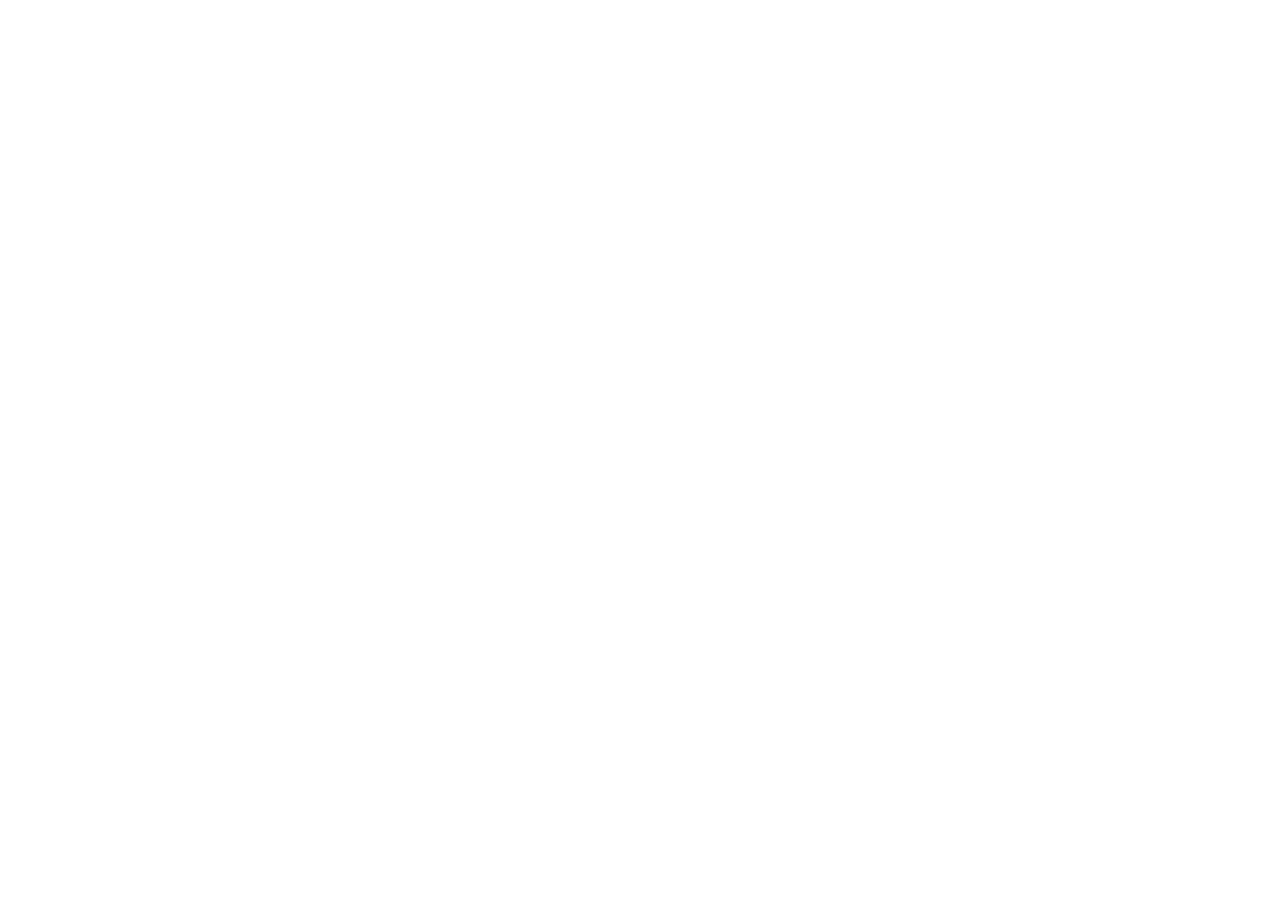
==== index.html @ 6a535bd4 "commit" ====
<html>
  <head>
    <script src="https://aframe.io/releases/1.3.0/aframe.min.js"></script>
  </head>
  <body>
    <a-scene>
      <a-box position="-1 0.5 -3" rotation="0 45 0" color="#4CC3D9"></a-box>
      <a-sphere position="0 1.25 -5" radius="1.25" color="#EF2D5E"></a-sphere>
      <a-cylinder position="1 0.75 -3" radius="0.5" height="1.5" color="#FFC65D"></a-cylinder>
      <a-plane position="0 0 -4" rotation="-90 0 0" width="4" height="4" color="#7BC8A4"></a-plane>
      <a-sky color="#ECECEC"></a-sky>
    </a-scene>
  </body>
</html>
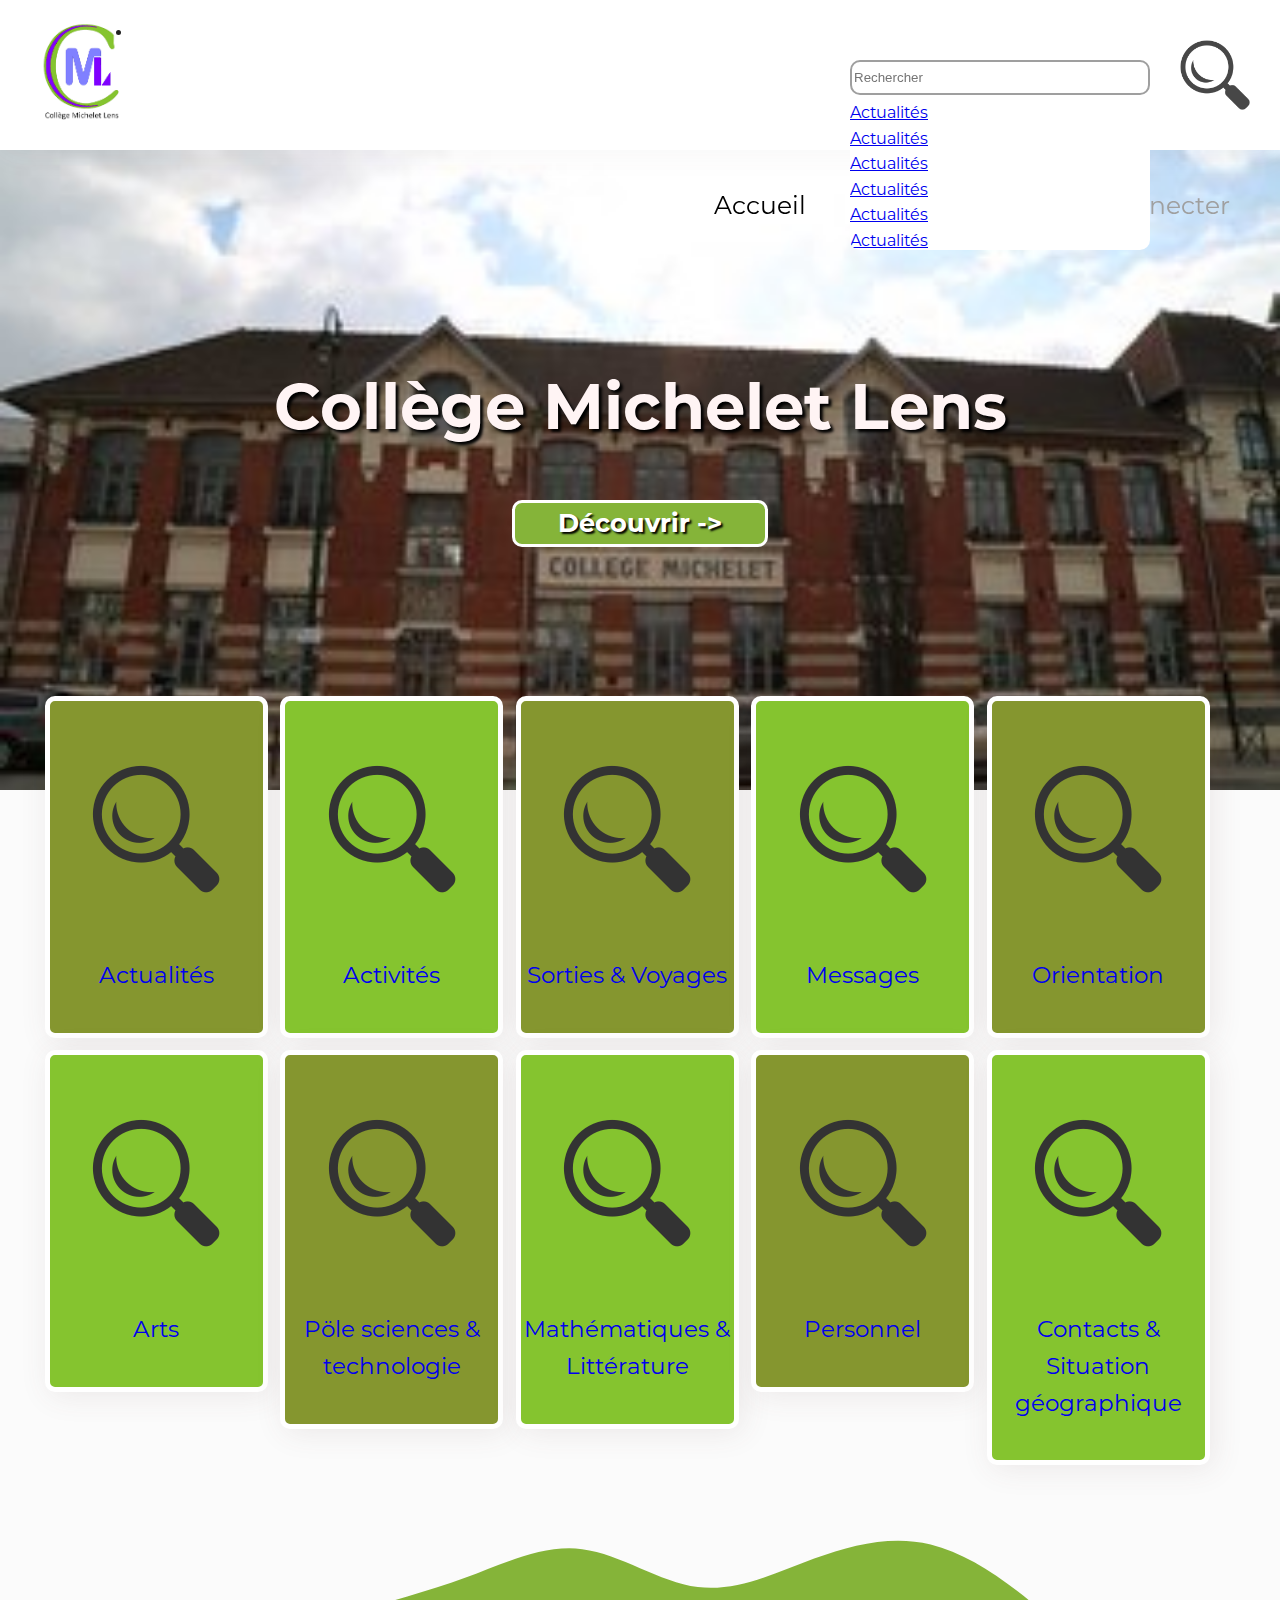
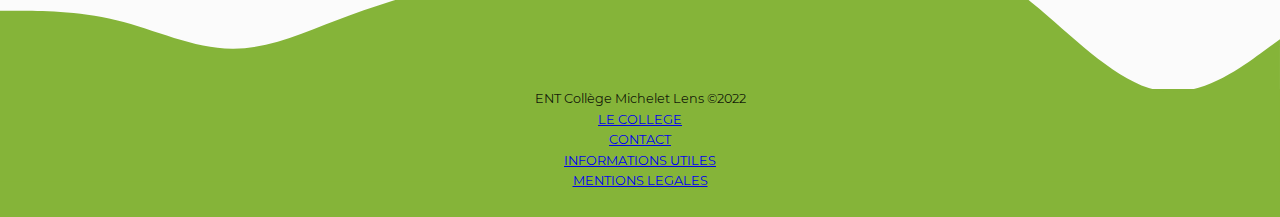
==== commit 8981d847: "Add files via upload" ====
--- a/index.html
+++ b/index.html
@@ -1,14 +1,67 @@
-<html>
-  <head>
-    <script src="https://aframe.io/releases/1.3.0/aframe.min.js"></script>
-  </head>
-  <body>
-    <a-scene>
-      <a-box position="-1 0.5 -3" rotation="0 45 0" color="#4CC3D9"></a-box>
-      <a-sphere position="0 1.25 -5" radius="1.25" color="#EF2D5E"></a-sphere>
-      <a-cylinder position="1 0.75 -3" radius="0.5" height="1.5" color="#FFC65D"></a-cylinder>
-      <a-plane position="0 0 -4" rotation="-90 0 0" width="4" height="4" color="#7BC8A4"></a-plane>
-      <a-sky color="#ECECEC"></a-sky>
-    </a-scene>
-  </body>
+<!DOCTYPE html>
+<html lang="fr">
+<head>
+    <meta charset="UTF-8">
+    <meta http-equiv="X-UA-Compatible" content="IE=edge">
+    <meta name="viewport" content="width=device-width, initial-scale=1.0">
+    <title>Collège Michelet Accueil</title>
+    <link rel="stylesheet" href="style.css">
+    <script type="text/javascript" src="javascript/recherche.js"></script>
+    <script src="https://code.jquery.com/jquery-3.6.0.min.js" integrity="sha256-/xUj+3OJU5yExlq6GSYGSHk7tPXikynS7ogEvDej/m4=" crossorigin="anonymous"></script>
+</head>
+<body>
+    <header class="topbar">
+        <div class="logo">
+            <a href="index.html" class="logo-image"><img src="img/collegemichelet.png" alt=""></a>
+        </div>
+        <div class="rechercher" id="rechercher">
+            <a><img class="rechercher" src="img/rechercher.png" alt=""></a>
+            <li><input id="searchbar" onkeyup="search_lien()" type="text"name="search" placeholder="Rechercher" change="">
+                <div id="list"></div>
+                <script>
+                    $(function(){
+                    $("#list").load("./liste.html"); 
+                    });
+                </script> 
+            </li>
+        </div>
+        <nav>
+            <a href="index.html" class="active">Accueil</a>
+            <a href="qui-sommes-nous.html" class="">Actualités</a>
+            <a href="faq.html">Se connecter</a>
+        </nav>
+    </header>
+    <main class="main">
+        <div class="banniere">
+            <div class="bg"></div>
+            <h1>Collège Michelet Lens</h1>
+            <div class="button"><a href="#">Découvrir -></a></div>
+        </div>
+        <div class="container container-1">
+			<div class="box vf"><a href="index.html" class=""><img src="img/rechercher.png" alt="">Actualités</a></div>
+			<div class="box vc"><a href="index.html" class=""><img src="img/rechercher.png" alt="">Activités</a></div>
+			<div class="box vf"><a href="index.html" class=""><img src="img/rechercher.png" alt="">Sorties & Voyages</a></div>
+			<div class="box vc"><a href="index.html" class=""><img src="img/rechercher.png" alt="">Messages</a></div>
+			<div class="box vf"><a href="index.html" class=""><img src="img/rechercher.png" alt="">Orientation</a></div>
+			<div class="box vc"><a href="index.html" class=""><img src="img/rechercher.png" alt="">Arts</a></div>
+			<div class="box vf"><a href="index.html" class=""><img src="img/rechercher.png" alt="">Pöle sciences & technologie</a></div>
+			<div class="box vc"><a href="index.html" class=""><img src="img/rechercher.png" alt="">Mathématiques & Littérature</a></div>
+			<div class="box vf"><a href="index.html" class=""><img src="img/rechercher.png" alt="">Personnel</a></div>
+			<div class="box vc"><a href="index.html" class=""><img src="img/rechercher.png" alt="">Contacts & Situation géographique</a></div>
+			
+        </div>
+    </main>
+    <footer class="footer">
+        <svg xmlns="http://www.w3.org/2000/svg" viewBox="0 0 1440 320">
+            <path fill="#85b439" fill-opacity="1" d="M0,128L21.8,128C43.6,128,87,128,131,138.7C174.5,149,218,171,262,170.7C305.5,171,349,149,393,133.3C436.4,117,480,107,524,90.7C567.3,75,611,53,655,58.7C698.2,64,742,96,785,101.3C829.1,107,873,85,916,69.3C960,53,1004,43,1047,53.3C1090.9,64,1135,96,1178,133.3C1221.8,171,1265,213,1309,218.7C1352.7,224,1396,192,1418,176L1440,160L1440,320L1418.2,320C1396.4,320,1353,320,1309,320C1265.5,320,1222,320,1178,320C1134.5,320,1091,320,1047,320C1003.6,320,960,320,916,320C872.7,320,829,320,785,320C741.8,320,698,320,655,320C610.9,320,567,320,524,320C480,320,436,320,393,320C349.1,320,305,320,262,320C218.2,320,175,320,131,320C87.3,320,44,320,22,320L0,320Z"></path>
+          </svg>
+        <div class="green">
+        ENT Collège Michelet Lens ©2022 <br>
+        <a href="index.html" class="">LE COLLEGE</a> <br>
+        <a href="index.html" class="">CONTACT</a> <br>
+        <a href="index.html" class="">INFORMATIONS UTILES</a> <br>
+        <a href="index.html" class="">MENTIONS LEGALES</a> <br>
+        </div>
+    </footer>
+</body>
 </html>--- a/style.css
+++ b/style.css
@@ -0,0 +1,232 @@
+@font-face {
+    font-display: swap;
+    font-family:"Montserrat";
+    src: url(fonts/Montserrat-Regular.otf)  format("opentype");
+    font-weight: 400;
+}
+
+@font-face {
+    font-display: swap;
+    font-family:"Montserrat";
+    src: url(fonts/Montserrat-Bold.otf)  format("opentype");
+    font-weight: 700;
+}
+
+*{
+    box-sizing: border-box;
+}
+
+body, html {
+    font-size: 16px;
+    color: rgba(0,0,0,0.87);
+    font-family: "Montserrat", sans-serif;
+    line-height: 1.6;
+    margin: 0;
+    font-weight:500;
+    background: #fbfbfb;
+}
+
+.topbar {
+    position: fixed;
+    top: 0;
+    left: 0;
+    right: 0;
+    width: 100%;
+    background: #FFF;
+    padding: 20px;
+    z-index:3;
+    box-shadow: 0 4px 30px rgba(94, 69, 69, 0.05);
+    height: 150px;
+}
+
+.topbar nav {
+    float: right;
+    font-size: 25px;
+    margin-top: 15px;
+}
+
+.topbar .logo img{
+    float: left;
+    margin-left: 1vw;
+    width: 100px;
+    max-width: 100px;
+    height: auto;
+}
+
+.topbar nav a {
+    color: #9F9F9F;
+    text-decoration: none;
+    font-weight: 500;
+    margin: 0px 30px 0px 30px;
+}
+
+.topbar a .rechercher{
+    float:right;
+    width: 70px;
+    opacity: 0.9;
+    margin-top: 20px;
+    margin-right: 10px;
+}
+
+#searchbar{
+    float:right;
+    margin-top: 40px;
+    border-radius:10px;
+    height: 35px;
+    width: 300px;
+    margin-right: 30px;
+    border:solid 2px #9F9F9F;
+  }
+
+  input[type=text] {
+     width: 30%;
+     -webkit-transition: width 0.15s ease-in-out;
+     transition: width 0.15s ease-in-out;
+  }
+
+  /* When the input field gets focus,
+       change its width to 100% */
+  input[type=text]:focus {
+    width: 70%;
+  }
+
+ #list{
+    position:relative;
+   background-color:white;
+   float:right;
+   width: 300px;
+   padding-bottom: 20px;
+   top: 80px;
+   left:300px;
+   border-radius: 10px;
+   max-height: 150px;
+   overflow-y: scroll;
+  }
+
+.liens{
+  display: list-item;    
+ } 
+
+
+.topbar a img:hover{
+    transform: scale(1.05,1.05);
+    opacity: 1;
+}
+
+.topbar nav a:hover, .topbar nav a.active {
+    color: #000;
+}
+
+
+.banniere {
+    margin-top: 150px;
+    height: 50vw;
+    background: no-repeat center center / cover url("img/michelet.jpg");
+    vertical-align: auto;
+    text-align: center;
+    margin-bottom: -100px;
+}
+
+.banniere h1{
+    padding-top: 16vw;
+    font-weight: bolder;
+    font-size: 5vw;
+    color: rgb(255, 244, 244);
+    text-shadow: 3px 3px 3px black;
+    z-index: 1;
+}
+
+.banniere div.button{
+    background-color: rgb(133, 180, 57);
+    color: white;
+    position:relative;
+    margin-right: 40vw;
+    margin-left: 40vw;
+    border: solid white 3px;
+    border-radius: 10px;
+}
+
+.banniere div:hover{
+    transform: scale(1.05,1.05);
+}
+
+.banniere a{
+    color: white;
+    z-index: 1;
+    text-decoration: none;
+    font-size: 2vw;
+    font-weight: bolder;
+    text-shadow: 2px 2px 2px black
+}
+
+.main {
+    float:left;
+    width:100%;
+    background: #fbfbfb;
+    z-index: 2;
+    position:relative;
+    height: auto;
+}
+
+.container {
+	padding-left: 3vw;
+	padding-right:3vw;
+	text-align:center;
+}
+
+.container a{
+    bottom: 5vw;
+	text-decoration:none;
+	font-size: 1.8vw;
+}
+
+.box {
+	display: block;
+    float: left;
+	width: 17.4vw;
+	padding-top: 5vw;
+	padding-bottom: 3vw;
+	text-decoration: none;
+	margin-bottom: 2vw;
+    margin: 0.5vw;
+    border-radius: 10px;
+    box-shadow: 4px 4px 30px rgba(94, 69, 69, 0.10);
+    border: solid white 5px;
+
+}
+
+.box:hover{
+    transform: scale(1.05,1.05);
+
+}
+
+.box img{
+	width : 10vw;
+	display: block;
+	margin-left: auto;
+	margin-right: auto;
+	margin-bottom: 5vw;
+}
+
+.vc{
+	background: rgb(133, 196, 47, 1);
+}
+
+.vf{
+	background: rgb(133, 150, 47, 1);
+}
+
+.footer {
+    clear:both;
+    text-align:center;
+    padding-top: 2vw;
+}
+
+footer svg {
+    margin-bottom: -100px;
+}
+.footer .green{
+    background: rgb(133, 180, 57);
+    padding-bottom: 2vw;
+    font-size: 1vw
+}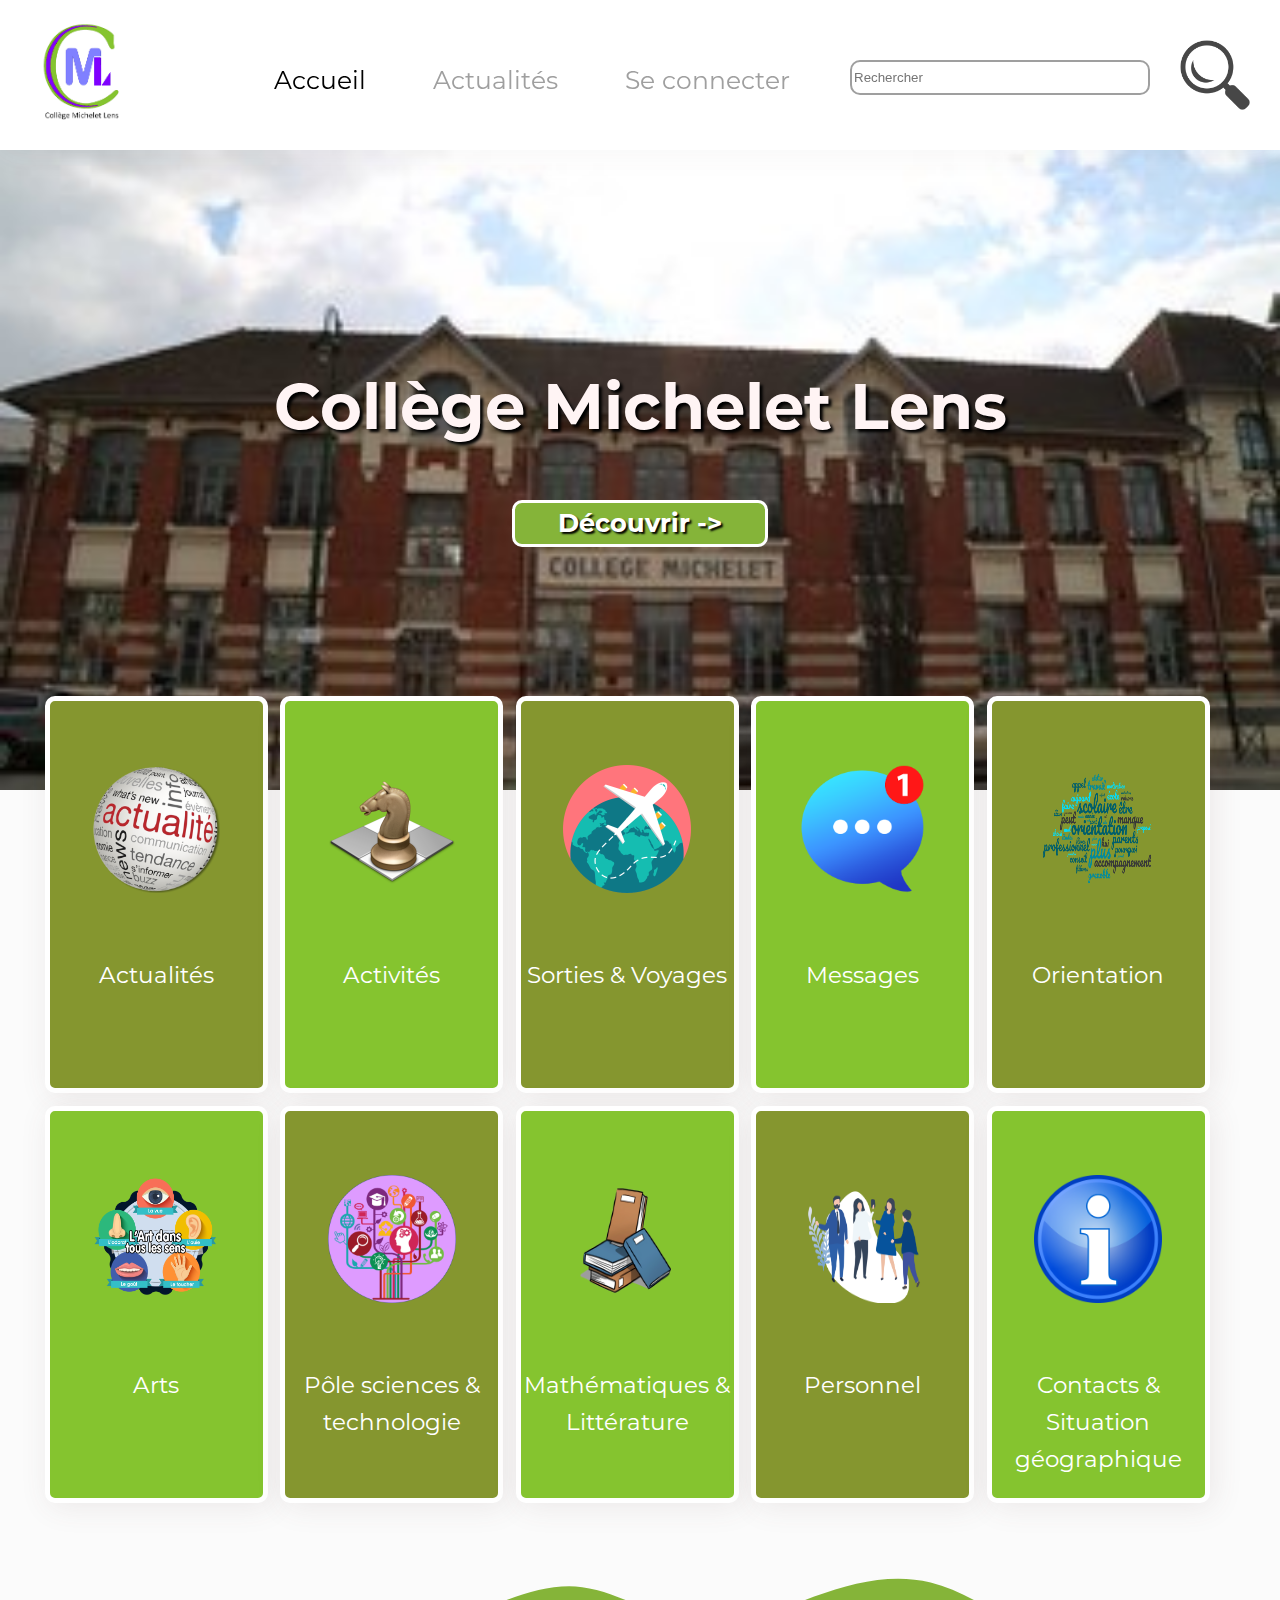
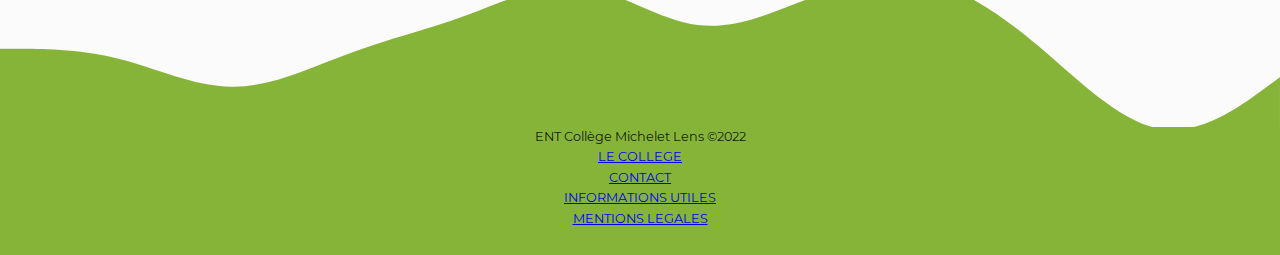
==== commit cd580ba3: "Add files via upload" ====
--- a/index.html
+++ b/index.html
@@ -6,6 +6,7 @@
     <meta name="viewport" content="width=device-width, initial-scale=1.0">
     <title>Collège Michelet Accueil</title>
     <link rel="stylesheet" href="style.css">
+    <link rel="icon" type="image/png" href="img/collegemichelet.png" />
     <script type="text/javascript" src="javascript/recherche.js"></script>
     <script src="https://code.jquery.com/jquery-3.6.0.min.js" integrity="sha256-/xUj+3OJU5yExlq6GSYGSHk7tPXikynS7ogEvDej/m4=" crossorigin="anonymous"></script>
 </head>
@@ -16,19 +17,17 @@
         </div>
         <div class="rechercher" id="rechercher">
             <a><img class="rechercher" src="img/rechercher.png" alt=""></a>
-            <li><input id="searchbar" onkeyup="search_lien()" type="text"name="search" placeholder="Rechercher" change="">
-                <div id="list"></div>
+            <input id="searchbar" onkeyup="search_lien()" type="text"name="search" placeholder="Rechercher" change="">
                 <script>
                     $(function(){
                     $("#list").load("./liste.html"); 
                     });
                 </script> 
-            </li>
         </div>
         <nav>
             <a href="index.html" class="active">Accueil</a>
-            <a href="qui-sommes-nous.html" class="">Actualités</a>
-            <a href="faq.html">Se connecter</a>
+            <a href="actualites.html" class="">Actualités</a>
+            <a href="login.html">Se connecter</a>
         </nav>
     </header>
     <main class="main">
@@ -38,16 +37,16 @@
             <div class="button"><a href="#">Découvrir -></a></div>
         </div>
         <div class="container container-1">
-			<div class="box vf"><a href="index.html" class=""><img src="img/rechercher.png" alt="">Actualités</a></div>
-			<div class="box vc"><a href="index.html" class=""><img src="img/rechercher.png" alt="">Activités</a></div>
-			<div class="box vf"><a href="index.html" class=""><img src="img/rechercher.png" alt="">Sorties & Voyages</a></div>
-			<div class="box vc"><a href="index.html" class=""><img src="img/rechercher.png" alt="">Messages</a></div>
-			<div class="box vf"><a href="index.html" class=""><img src="img/rechercher.png" alt="">Orientation</a></div>
-			<div class="box vc"><a href="index.html" class=""><img src="img/rechercher.png" alt="">Arts</a></div>
-			<div class="box vf"><a href="index.html" class=""><img src="img/rechercher.png" alt="">Pöle sciences & technologie</a></div>
-			<div class="box vc"><a href="index.html" class=""><img src="img/rechercher.png" alt="">Mathématiques & Littérature</a></div>
-			<div class="box vf"><a href="index.html" class=""><img src="img/rechercher.png" alt="">Personnel</a></div>
-			<div class="box vc"><a href="index.html" class=""><img src="img/rechercher.png" alt="">Contacts & Situation géographique</a></div>
+			<a href="actualites.html" class=""><div class="box vf"><img src="img/actualites.png" alt="">Actualités</div></a>
+			<a href="activites.html" class=""><div class="box vc"><img src="img/activites.png" alt="">Activités</div></a>
+			<a href="sortiesvoyages.html" class=""><div class="box vf"><img src="img/voyages.png" alt="">Sorties & Voyages</div></a>
+			<a href="messages.html" class=""><div class="box vc"><img src="img/messages.png" alt="">Messages</div></a>
+			<a href="orientation.html" class=""><div class="box vf"><img src="img/orientation.png" alt="">Orientation</div></a>
+			<a href="arts.html" class=""><div class="box vc"><img src="img/arts.png" alt="">Arts</div></a>
+			<a href="sciencesettechnologie.html" class=""><div class="box vf"><img src="img/science-et-tech.png" alt="">Pôle sciences & technologie</div></a>
+			<a href="mathematiquesetlitterature.html" class=""><div class="box vc"><img src="img/maths-et-litter.png" alt="">Mathématiques & Littérature</div></a>
+			<a href="personnel.html" class=""><div class="box vf"><img src="img/personnel.png" alt="">Personnel</div></a>
+			<a href="contacts.html" class=""><div class="box vc"><img src="img/information.png" alt="">Contacts & Situation géographique</div></a>
 			
         </div>
     </main>
--- a/style.css
+++ b/style.css
@@ -40,9 +40,10 @@
 }
 
 .topbar nav {
-    float: right;
+    position:relative;
+    float:right;
     font-size: 25px;
-    margin-top: 15px;
+    margin-top:40px;
 }
 
 .topbar .logo img{
@@ -75,13 +76,12 @@
     height: 35px;
     width: 300px;
     margin-right: 30px;
+    margin-left: 30px;
     border:solid 2px #9F9F9F;
   }
 
   input[type=text] {
      width: 30%;
-     -webkit-transition: width 0.15s ease-in-out;
-     transition: width 0.15s ease-in-out;
   }
 
   /* When the input field gets focus,
@@ -90,25 +90,33 @@
     width: 70%;
   }
 
- #list{
-    position:relative;
-   background-color:white;
-   float:right;
-   width: 300px;
-   padding-bottom: 20px;
-   top: 80px;
-   left:300px;
-   border-radius: 10px;
-   max-height: 150px;
-   overflow-y: scroll;
+#list{
+    position:relative;
+    float:right;
+    background-color:white;
+    overflow-y: scroll;
+    width: 300px;
+    border-radius: 10px;
+    max-height: 150px;
+    top: 60px;
+    left: 330px;
+    margin-left: -300px;
+    padding-bottom: 20px;
+    padding-top: 20px;
+    box-shadow: 0px 2px 2px 0px rgba(94, 69, 69, 0.10);
+}
+
+#list a{
+    color:black;
+    text-decoration:none;
   }
 
 .liens{
-  display: list-item;    
+  display: none;    
  } 
 
 
-.topbar a img:hover{
+.topbar a img.rechercher:hover{
     transform: scale(1.05,1.05);
     opacity: 1;
 }
@@ -175,9 +183,10 @@
 }
 
 .container a{
-    bottom: 5vw;
 	text-decoration:none;
 	font-size: 1.8vw;
+    color:white;
+    font-weight:400;
 }
 
 .box {
@@ -192,7 +201,7 @@
     border-radius: 10px;
     box-shadow: 4px 4px 30px rgba(94, 69, 69, 0.10);
     border: solid white 5px;
-
+    height: 31vw;
 }
 
 .box:hover{
@@ -202,6 +211,7 @@
 
 .box img{
 	width : 10vw;
+    height:10vw;
 	display: block;
 	margin-left: auto;
 	margin-right: auto;
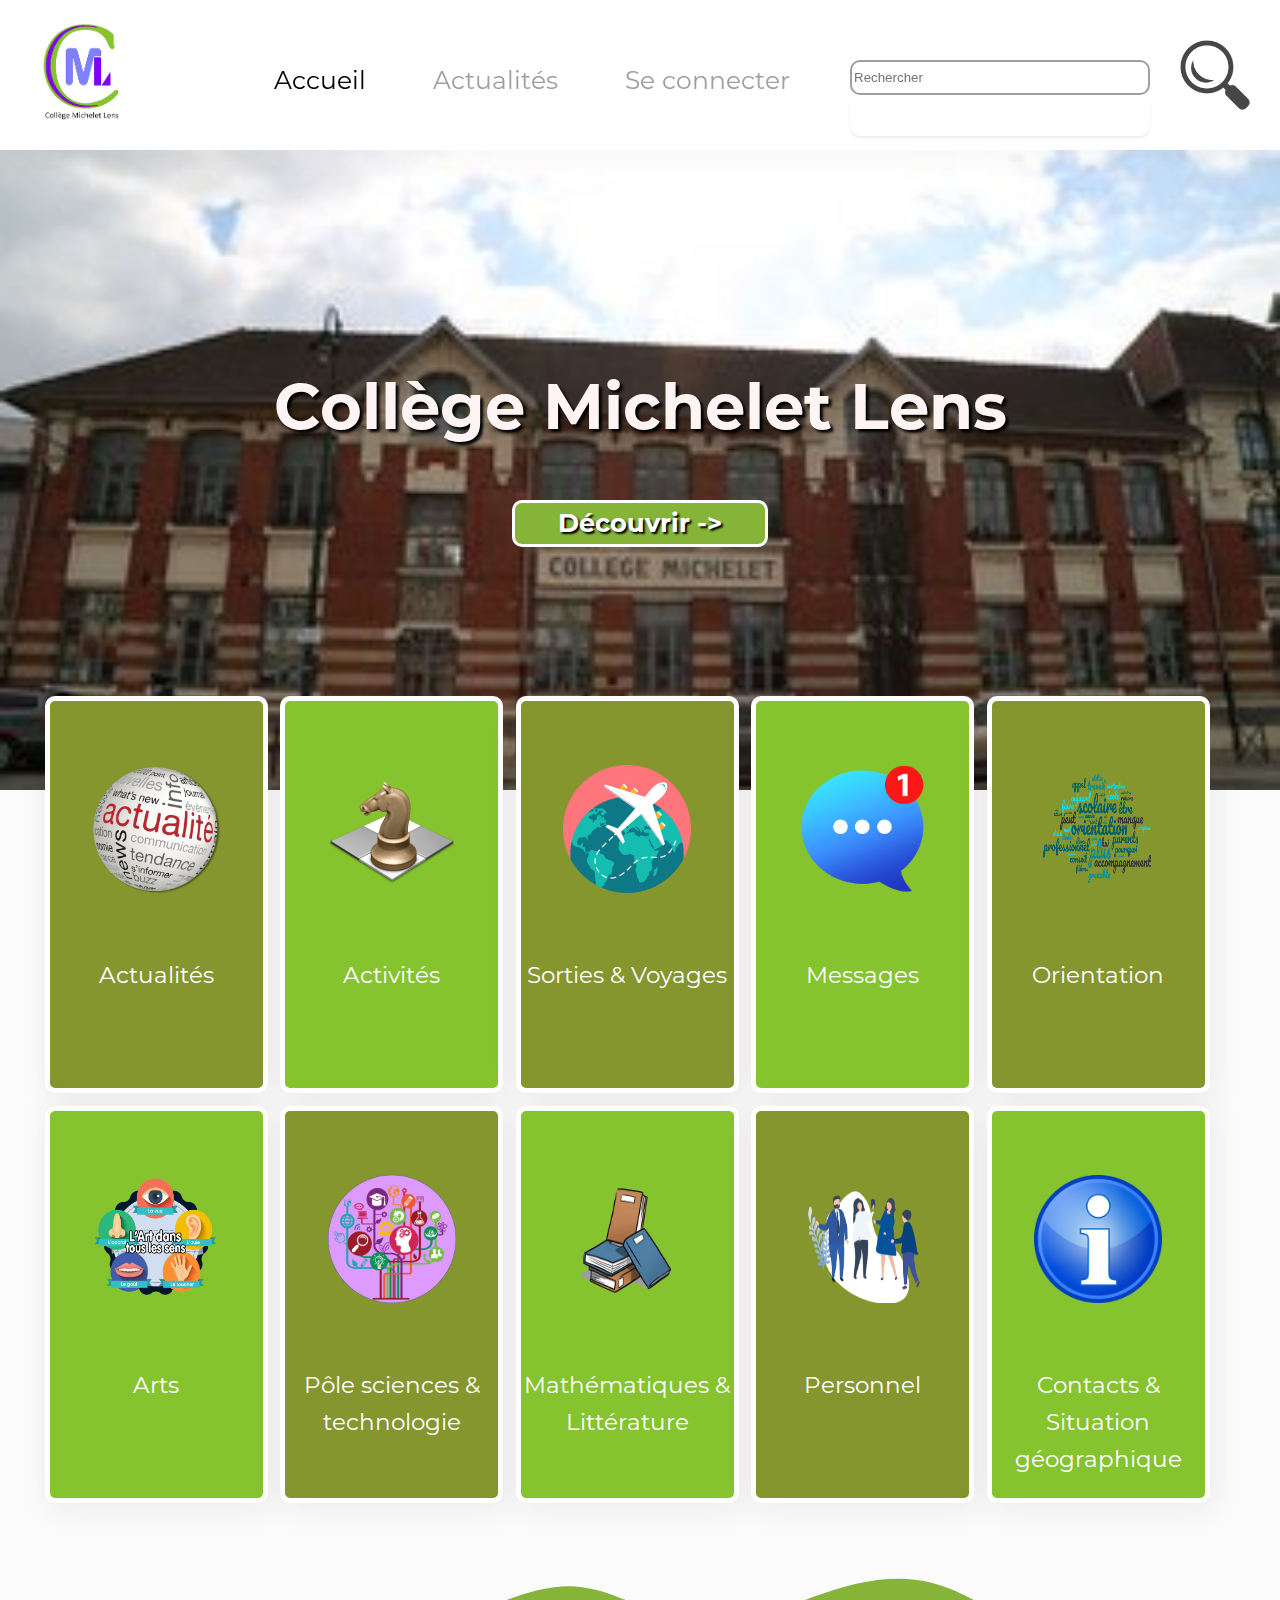
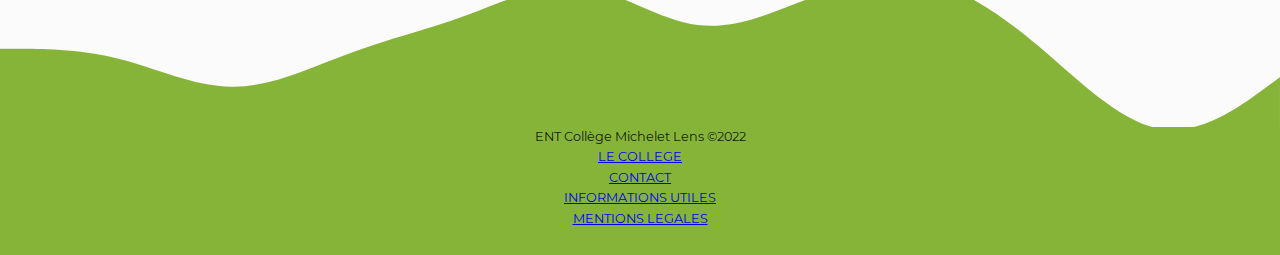
==== commit 3f0f340d: "Add files via upload" ====
--- a/index.html
+++ b/index.html
@@ -18,6 +18,7 @@
         <div class="rechercher" id="rechercher">
             <a><img class="rechercher" src="img/rechercher.png" alt=""></a>
             <input id="searchbar" onkeyup="search_lien()" type="text"name="search" placeholder="Rechercher" change="">
+            <ol id="list"></ol>
                 <script>
                     $(function(){
                     $("#list").load("./liste.html"); 
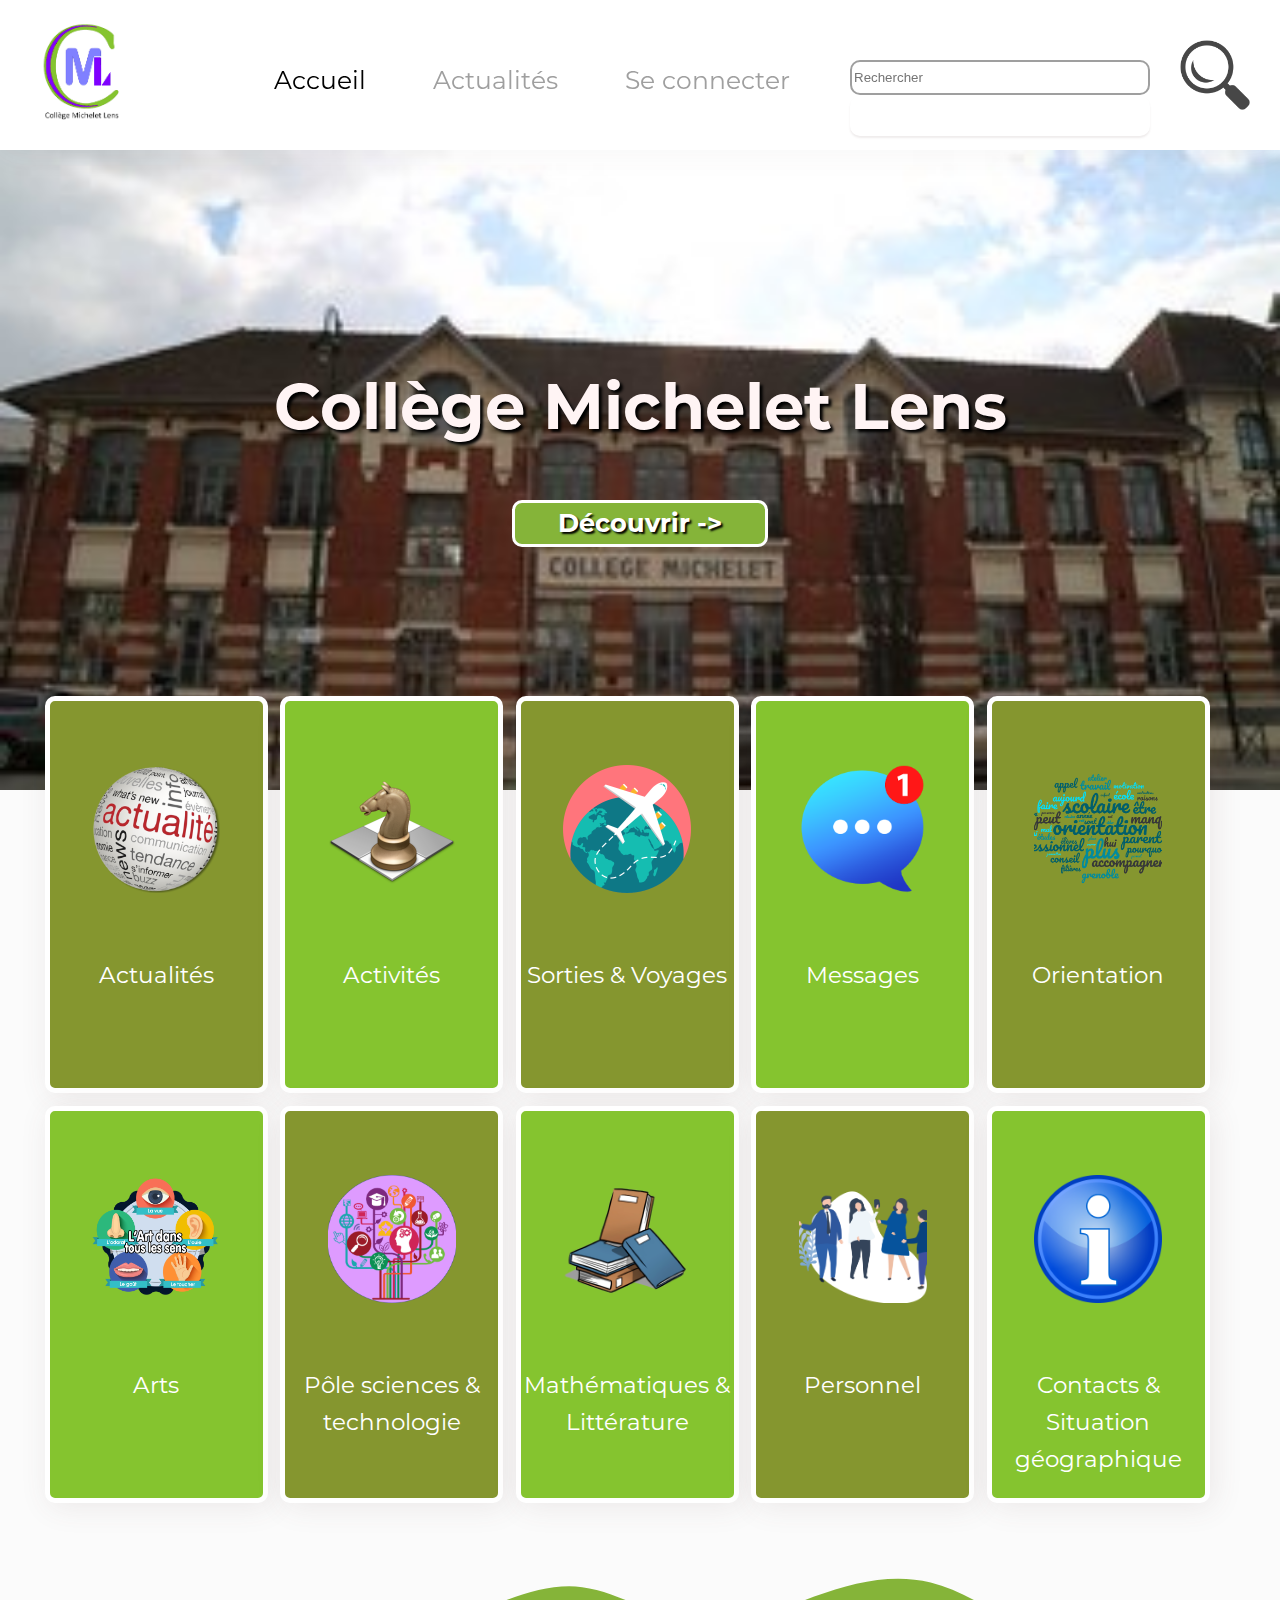
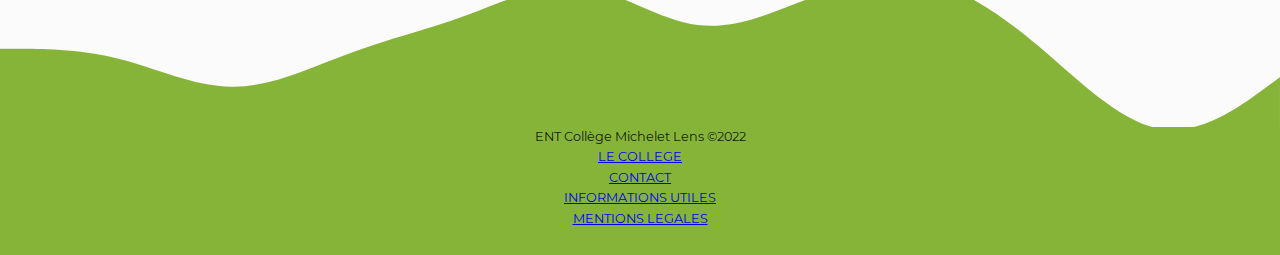
==== commit 62111662: "Add files via upload" ====
--- a/index.html
+++ b/index.html
@@ -35,9 +35,9 @@
         <div class="banniere">
             <div class="bg"></div>
             <h1>Collège Michelet Lens</h1>
-            <div class="button"><a href="#">Découvrir -></a></div>
+            <div class="button"><a href="decouvrir.html">Découvrir -></a></div>
         </div>
-        <div class="container container-1">
+        <div class="container">
 			<a href="actualites.html" class=""><div class="box vf"><img src="img/actualites.png" alt="">Actualités</div></a>
 			<a href="activites.html" class=""><div class="box vc"><img src="img/activites.png" alt="">Activités</div></a>
 			<a href="sortiesvoyages.html" class=""><div class="box vf"><img src="img/voyages.png" alt="">Sorties & Voyages</div></a>
--- a/style.css
+++ b/style.css
@@ -50,8 +50,7 @@
     float: left;
     margin-left: 1vw;
     width: 100px;
-    max-width: 100px;
-    height: auto;
+    height: 100px;
 }
 
 .topbar nav a {
@@ -129,7 +128,7 @@
 .banniere {
     margin-top: 150px;
     height: 50vw;
-    background: no-repeat center center / cover url("img/michelet.jpg");
+    background: no-repeat center center / cover url("img/michelet.png");
     vertical-align: auto;
     text-align: center;
     margin-bottom: -100px;
@@ -166,6 +165,69 @@
     font-weight: bolder;
     text-shadow: 2px 2px 2px black
 }
+  
+  .contener_slideshow
+  {
+    width: 100%;
+    height:500px;
+    overflow: hidden;
+    position: relative;
+    background-image: url(img_diapo_fond.png) no-repeat;
+    top: 150px;
+    z-index:1;
+  }
+
+  .contener_slideshow img
+  {
+    width: 100%;
+    height:500px;
+    object-fit:cover;
+  }
+  .slid_1, .slid_2, .slid_3
+  {
+    position: absolute;
+    z-index:1;
+    width:100%;
+    height:500px;
+  }
+  .slid_1{left: 0;}
+  .slid_2{left: 100%;}
+  .slid_3{left: 200%;}
+  .contener_slide
+  {
+    width: 100%;
+    height: 500px;;
+    left:0px;
+    position: absolute;
+    -webkit-animation-duration: 30s;
+    -webkit-animation-iteration-count:infinite;
+    -webkit-animation-name: anim_slide;
+    -moz-animation-duration: 30s;
+    -moz-animation-iteration-count:infinite;
+    -moz-animation-name: anim_slide;
+    -ms-animation-duration: 30s;
+    -ms-animation-iteration-count:infinite;
+    -ms-animation-name: anim_slide;
+    animation-duration: 30s;
+    animation-iteration-count:infinite;
+    animation-name: anim_slide;
+  }
+  @-webkit-keyframes anim_slide 
+  {
+    0% {left:0px;}32% {left:0px;}33% {left:-100%;}65% {left:-100%;}66% {left:-200%;}100% {left:-200%;}
+  }
+  @-moz-keyframes anim_slide 
+  {
+    0% {left:0px;}32% {left:0px;}33% {left:-100%;}65% {left:-100%;}66% {left:-200%;}100% {left:-200%;}
+  }
+  @-ms-keyframes anim_slide 
+  {
+    0% {left:0px;}32% {left:0px;}33% {left:-100%;}65% {left:-100%;}66% {left:-200%;}100% {left:-200%;}
+  }
+  @keyframes anim_slide 
+  {
+    0% {left:0px;}32% {left:0px;}33% {left:-100%;}65% {left:-100%;}66% {left:-200%;}100% {left:-200%;}
+  }
 
 .main {
     float:left;
@@ -177,9 +239,11 @@
 }
 
 .container {
+    position:relative;
 	padding-left: 3vw;
 	padding-right:3vw;
 	text-align:center;
+    z-index:9;
 }
 
 .container a{
@@ -216,6 +280,7 @@
 	margin-left: auto;
 	margin-right: auto;
 	margin-bottom: 5vw;
+    object-fit:cover;
 }
 
 .vc{
@@ -224,6 +289,127 @@
 
 .vf{
 	background: rgb(133, 150, 47, 1);
+}
+
+.actualite{
+    color:black;
+    height: 50vw;
+    width: 29.9vw;
+    text-align: left;
+    font-size: 1.2vw;
+    line-height: 1.2 ;
+    padding: 1.5vw;
+    z-index: 9;
+    background: white;
+    border: solid rgb(133, 170, 47, 0.7) 10px;
+}
+
+.actualite:hover{
+    border: solid rgb(133, 170, 47, 01) 10px;
+    transform: scale(1.05,1.05);
+}
+
+.actualite img{
+    width: 24vw;
+    height: 14vw;
+    object-fit:cover;
+}
+
+.n2{
+    width:40vw;
+    margin-left:4vw;
+    height:auto;
+    border-radius: 30px;
+}
+
+
+.n2 img{
+    width:25vw;
+    height:20vw;
+}
+
+.n3{
+    width:29.5vw;
+    height:auto;
+    border-radius: 30px;
+}
+
+.n3 img{
+    width:25vw;
+    height:20vw;
+}
+
+
+h1.titre{
+    position:absolute;
+    white-space:nowrap;
+    top: 25%;
+    left: 50%;
+    transform: translate(-50%, -50%);
+    z-index:9;
+    color:white;
+    font-size: 3vw;
+    font-weight: bolder;
+    font-size: 5vw;
+    color: rgb(255, 244, 244);
+    text-shadow: 3px 3px 3px black;
+    background-color: rgb(133, 170, 47, 0.5);
+}
+
+h2{
+    font-size:2.3vw;
+}
+
+.date{
+    font-style: italic;
+    color:grey;
+}
+
+.article{
+    margin-top: 2vw;
+    margin-left: 1vw;
+    margin-right: 1vw;
+    padding-top:1px;    
+    background:#fbfbfb;
+    border-radius: 10px;
+    box-shadow: 4px 4px 30px rgba(94, 69, 69, 0.10);
+    padding-bottom: 40px; 
+}
+
+.text{
+    text-align:left;
+    margin-left:3vw;
+    margin-right:3vw;
+    font-size: 1.5vw;
+}
+
+.article .img{
+    float:right;
+    margin: 3vw 2vw;
+    width: 25vw;
+}
+
+.article .img.gauche{
+    float:left;
+    margin: 3vw 2vw;
+    width: 25vw;
+}
+
+.article img{
+    width: 85vw;
+}
+
+.text.droite{
+    margin-left: 40vw;
+}
+
+iframe {
+    height: 40vh;
+    width: 100%;
+}
+
+video{
+    width:100%;
 }
 
 .footer {
@@ -235,6 +421,7 @@
 footer svg {
     margin-bottom: -100px;
 }
+
 .footer .green{
     background: rgb(133, 180, 57);
     padding-bottom: 2vw;
